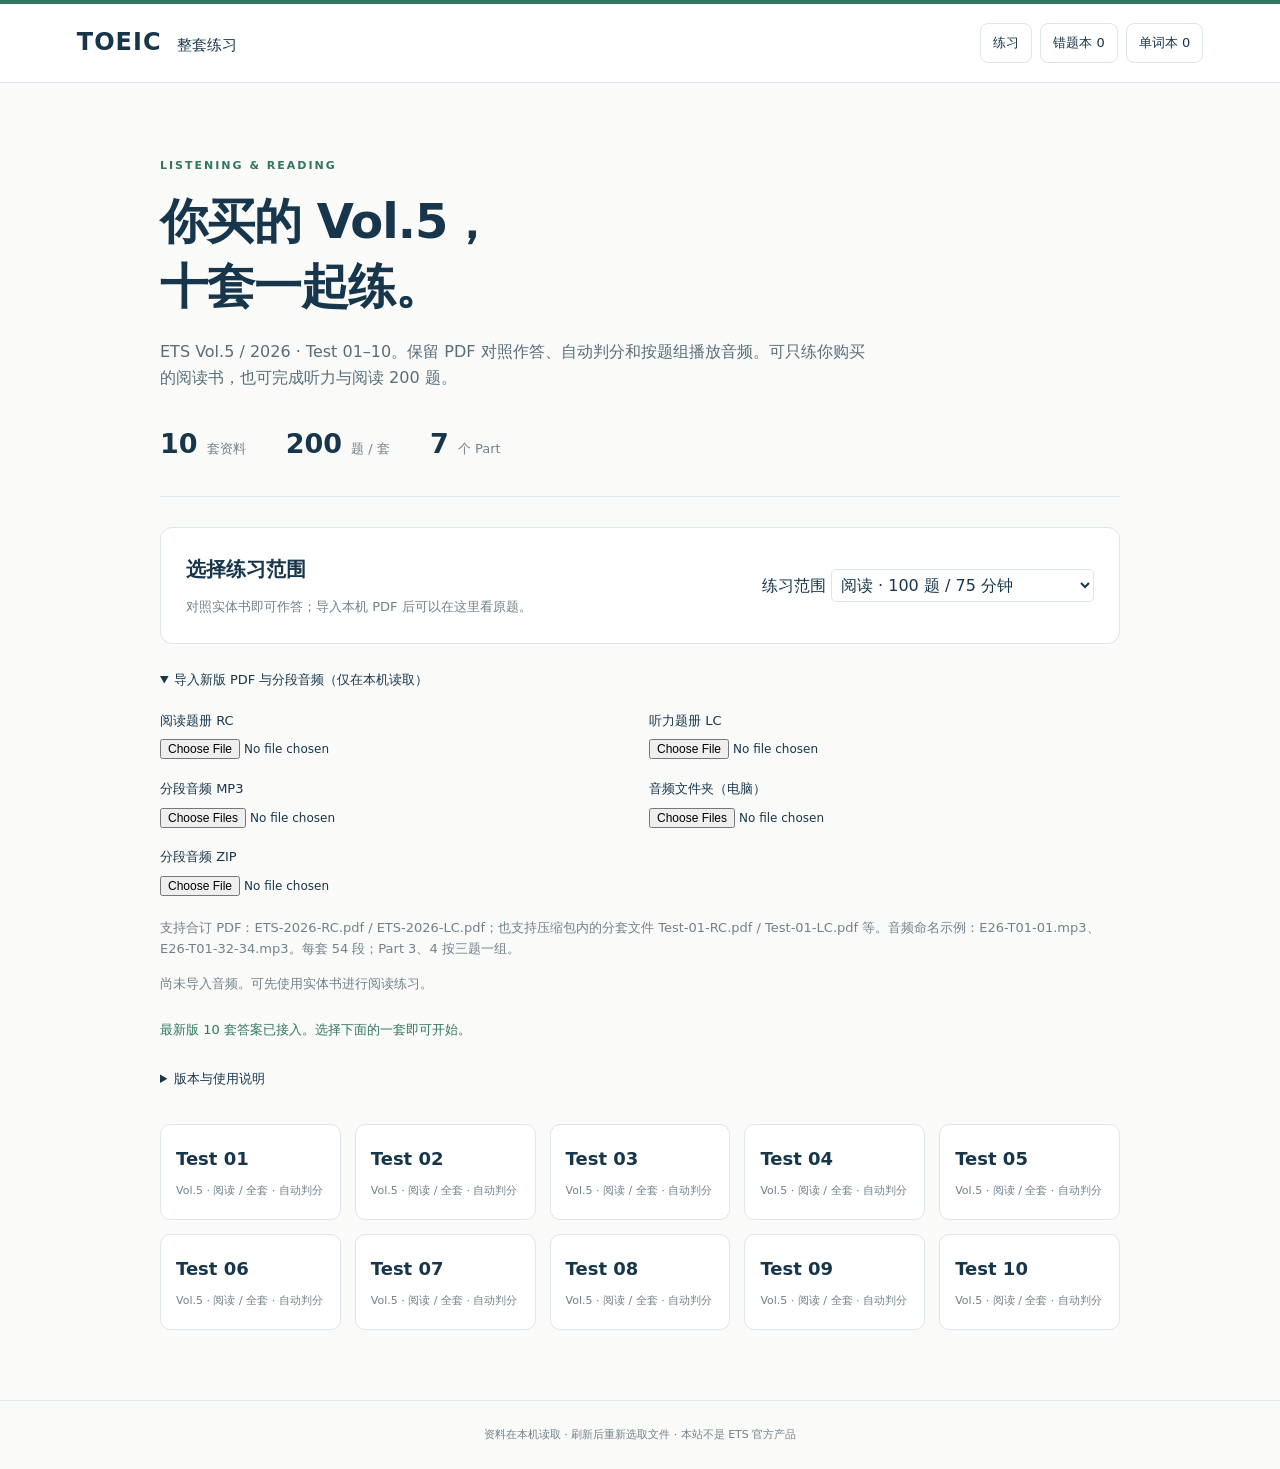
==== index.html @ 8743866d "Import original TOEIC Vol.5 practice site Co-Authored-By: Claude Opus 5.5 <noreply@anthropic.com>" ====
<!doctype html><html lang="zh-CN"><head><meta charset="utf-8"><meta name="viewport" content="width=device-width,initial-scale=1"><meta name="robots" content="noindex,nofollow"><title>托业 Vol.5 / 2026 · 十套练习</title><link rel="stylesheet" href="style.css"><link rel="stylesheet" href="notebooks.css"></head><body>
<header><a class="brand" href="#">TOEIC<span>整套练习</span></a><nav class="study-nav" aria-label="学习功能"><button id="nav-practice">练习</button><button id="nav-wrong">错题本 0</button><button id="nav-words">单词本 0</button></nav></header>
<main><p id="notebook-storage-status" class="notice warning notebook-banner" role="status"></p><section id="welcome"><div class="eyebrow">LISTENING & READING</div><h1>你买的 Vol.5，<br>十套一起练。</h1><p class="lead">ETS Vol.5 / 2026 · Test 01–10。保留 PDF 对照作答、自动判分和按题组播放音频。可只练你购买的阅读书，也可完成听力与阅读 200 题。</p><div class="facts"><span><strong>10</strong> 套资料</span><span><strong>200</strong> 题 / 套</span><span><strong>7</strong> 个 Part</span></div>
<div class="load-card"><div><h2>选择练习范围</h2><p>对照实体书即可作答；导入本机 PDF 后可以在这里看原题。</p></div><label>练习范围 <select id="practice-mode"><option value="RC">阅读 · 100 题 / 75 分钟</option><option value="FULL">听力＋阅读 · 200 题 / 120 分钟</option></select></label></div>
<details class="source-note import-note" open><summary>导入新版 PDF 与分段音频（仅在本机读取）</summary><div class="import-grid"><label>阅读题册 RC<input id="book-rc" type="file" accept=".pdf" aria-label="导入新版阅读 PDF"></label><label>听力题册 LC<input id="book-lc" type="file" accept=".pdf" aria-label="导入新版听力 PDF"></label><label>分段音频 MP3<input id="audio-import" type="file" accept=".mp3" multiple aria-label="导入分段 MP3"></label><label>音频文件夹（电脑）<input id="audio-folder" type="file" webkitdirectory multiple aria-label="导入音频文件夹"></label><label>分段音频 ZIP<input id="audio-zip" type="file" accept=".zip" aria-label="导入分段音频 ZIP"></label></div><p>支持合订 PDF：ETS-2026-RC.pdf / ETS-2026-LC.pdf；也支持压缩包内的分套文件 Test-01-RC.pdf / Test-01-LC.pdf 等。音频命名示例：E26-T01-01.mp3、E26-T01-32-34.mp3。每套 54 段；Part 3、4 按三题一组。</p><p id="audio-import-status" role="status">尚未导入音频。可先使用实体书进行阅读练习。</p></details>
<p id="load-status" role="status" class="notice">最新版 10 套答案已接入。选择下面的一套即可开始。</p>
<details class="source-note"><summary>版本与使用说明</summary><p>对应你照片中的 ETS 토익 정기시험 기출문제집 5 1000 RC，以及配套 LC。出版社出版日期：2025 年 12 月 15 日，市场称 2026 版。每套 LC 100 题＋RC 100 题。</p><p>答案从 2026 配套答案页整理；答案页二维码已核对到 YBM 官方“기출 5 LC / RC”课程。扫描件不含版权页，未逐页与出版社原稿比对。判分结果供学习核对。</p><p><a href="https://www.ybmbooks.com/book/book_view.asp?seq=2999" target="_blank" rel="noopener">YBM 阅读书与学习资料 ↗</a> · <a href="https://www.ybmbooks.com/book/book_view.asp?seq=2998" target="_blank" rel="noopener">YBM 听力书与配套音频 ↗</a></p><p>网站不存储或上传题册、音频；刷新后需重新选取文件。旧版 2023 文件不会自动匹配新版答案。</p></details><div id="test-list" class="test-list"></div></section>
<section id="practice" hidden><div class="session-head"><button id="back">← 套题目录</button><div><div class="eyebrow">ETS VOL.5 / 2026 · LISTENING & READING</div><h1 id="test-title">Test 01</h1></div><span id="clock" class="clock">120:00</span></div><div class="session-tools"><button id="start" class="primary">开始计时</button><button id="pause">暂停计时</button><button id="submit">交卷自动判分</button><label class="remember-label"><input id="remember-blanks" type="checkbox">把未答题也记入错题本</label><span id="answered">已答 0 / 200</span></div><p id="session-status" role="status" class="notice">对照题册作答。原答案在交卷后显示。</p>
<div class="workspace"><section class="paper"><div class="paper-head"><h2>原题册</h2><label>题册 <select id="pdf-section"><option value="RC">阅读 RC</option><option value="LC">听力 LC</option></select></label><a id="open-paper" target="_blank" rel="noopener">单独打开题册 ↗</a></div><p id="pdf-page-note" class="notice"></p><iframe id="paper-frame" title="当前套题题册"></iframe><p class="small">若手机不能显示内嵌 PDF，请点“单独打开题册”，再返回答题。</p><div class="audio-bar"><audio id="listening" hidden></audio><label>语速 <select id="rate"><option value="0.8">0.8×</option><option value="1" selected>1.0×</option><option value="1.15">1.15×</option></select></label></div><section class="segmented-audio"><h3>分段听力</h3><div class="segment-controls"><button id="play-question" class="primary" disabled>▶ 播放本题</button><button id="previous-segment" disabled>上一段</button><button id="next-segment" disabled>下一段</button><label><input id="segment-loop" type="checkbox">循环本段</label></div><audio id="segment-audio" controls preload="metadata" hidden aria-label="本题分段播放器"></audio><p id="segment-status" class="notice" role="status"></p><details><summary>按题号选择片段（Part 3、4按三题一组）</summary><div id="segment-list"></div></details></section></section>
<section class="answer-panel"><div id="parts" class="parts"></div><div class="question-head"><h2 id="question-label">第 1 题</h2><div class="note-actions"><button id="add-current-word">＋ 记单词</button><button id="mark" aria-pressed="false">标记难题</button></div></div><p class="small">题目与选项以左侧原题册及听力为准。</p><div id="choices" class="choices" role="group" aria-label="作答选项"></div><div class="question-nav"><button id="previous">← 上一题</button><button id="clear-answer">清除选择</button><button id="next">下一题 →</button></div><p id="question-feedback" class="notice"></p><div class="map-head"><h3>答题卡</h3><label><input id="marked-only" type="checkbox">只看标记</label></div><div class="map-legend"><span>空白：未答</span><span>绿点：已答</span><span>角标：标记</span></div><div id="question-map" class="question-map"></div></section></div>
<section id="review" class="review" hidden><div class="review-head"><div><div class="eyebrow">REVIEW</div><h2>成绩与错题</h2><p id="review-summary"></p><p id="saved-wrong-status" role="status" class="notice"></p><div id="part-scores" class="part-scores"></div><p id="section-scores"></p></div><button id="retry" class="primary">重做错题</button></div><p>交卷自动判分；错误与未答题会自动标记。显示原始正确题数及正确率，不换算官方托业分数。</p><div class="review-tools"><button id="show-key" hidden>查看原答案</button><button id="hide-key" hidden>隐藏答案</button></div><img id="key-image" alt="本套原答案图片" hidden><details id="manual-grade"><summary>未匹配答案？导入文本核对</summary><p class="small">粘贴 200 个 A/B/C/D（按题号顺序），或“1 B、2 D…”这样的编号答案。</p><textarea id="key-text" rows="5" aria-label="答案文本" placeholder="1 B&#10;2 D&#10;…"></textarea><button id="grade">按文本答案核对</button><p id="grade-status" role="status"></p></details></section>
</section><section id="study-library" hidden>
<div id="library-eyebrow" class="eyebrow">MY NOTEBOOKS</div><h1 id="library-title" class="notebook-title">把错过的，学会。</h1>
<p class="notebook-intro">交卷留下错题，读题积累单词。复习时回到原题，再听一遍、再做一次。</p>
<div class="notebook-tools"><button id="export-notebooks">导出学习备份</button><label class="file-button">导入学习备份<input id="import-notebooks" type="file" accept=".json,application/json" aria-label="导入学习备份"></label></div>
<p class="backup-help">错题和单词会保存在当前浏览器，刷新后仍在。换电脑前导出 JSON，在另一台电脑导入；重复导入会合并记录。尚未启用自动云同步。</p>
<p id="notebook-status" class="notice" role="status"></p>
<section id="wrong-library"><div class="notebook-filters"><label>套题 <select id="wrong-test-filter"><option value="0">全部套题</option><option value="1">Test 01</option><option value="2">Test 02</option><option value="3">Test 03</option><option value="4">Test 04</option><option value="5">Test 05</option><option value="6">Test 06</option><option value="7">Test 07</option><option value="8">Test 08</option><option value="9">Test 09</option><option value="10">Test 10</option></select></label><label>状态 <select id="wrong-status-filter"><option value="active">待复习</option><option value="mastered">已掌握</option><option value="all">全部</option></select></label><input id="wrong-search" type="search" placeholder="搜索题号、套题或笔记" aria-label="搜索错题"></div><p id="wrong-summary" class="notice"></p><div id="wrong-list"></div></section>
<section id="word-library" hidden><form id="word-form" class="word-form"><h2>记一个单词或短语</h2><div class="word-fields"><label>单词 / 短语<input id="word-term" required maxlength="120" autocomplete="off" placeholder="例如：reschedule"></label><label>中文释义<input id="word-meaning" maxlength="2000" placeholder="你在题目中遇到的意思"></label><label class="wide">例句<textarea id="word-example" rows="2" maxlength="3000" placeholder="记下原句或自己的例句"></textarea></label><label class="wide">笔记<textarea id="word-note" rows="2" maxlength="3000" placeholder="词根、搭配或容易混淆的词"></textarea></label><label>来源套题<select id="word-test"><option value="0">自选单词</option><option value="1">Test 01</option><option value="2">Test 02</option><option value="3">Test 03</option><option value="4">Test 04</option><option value="5">Test 05</option><option value="6">Test 06</option><option value="7">Test 07</option><option value="8">Test 08</option><option value="9">Test 09</option><option value="10">Test 10</option></select></label><label>来源题号（可选）<input id="word-question" type="number" min="1" max="200" placeholder="1–200"></label></div><div class="note-actions"><button id="word-save" type="submit" class="primary">加入单词本</button><button id="word-cancel" type="button" hidden>取消编辑</button></div></form>
<div class="notebook-filters"><input id="word-search" type="search" placeholder="搜索单词、释义或笔记" aria-label="搜索单词"><label>状态 <select id="word-status-filter"><option value="all">全部</option><option value="active">学习中</option><option value="mastered">已掌握</option></select></label><label><input id="word-hide-meanings" type="checkbox">遮住释义，自测</label></div><p id="word-summary" class="notice"></p><div id="word-list"></div></section></section></main><footer>资料在本机读取 · 刷新后重新选取文件 · 本站不是 ETS 官方产品</footer><script src="keys-ets2026.js"></script><script src="app-2026.js"></script><script src="notebooks.js"></script><script src="split-book-fingerprints.js"></script><script src="split-books.js"></script></body></html>
---- style.css ----
:root{--ink:#18364b;--green:#31765f;--muted:#71818b;--line:#dde6e9;--paper:#fafbf9;--orange:#a56d32}*{box-sizing:border-box}[hidden]{display:none!important}body{margin:0;background:var(--paper);font-family:system-ui,"Microsoft YaHei",sans-serif;color:var(--ink);line-height:1.65}button,input,select,textarea{font:inherit}button,a,input,select{touch-action:manipulation}a{color:var(--green);text-underline-offset:4px}button{border:1px solid var(--line);border-radius:8px;padding:9px 14px;background:white;color:var(--ink);cursor:pointer}button:hover{border-color:var(--green)}button:disabled{opacity:.4;cursor:default}button:focus-visible,a:focus-visible,input:focus-visible,select:focus-visible{outline:3px solid #8ab8a5;outline-offset:3px}.primary{background:var(--ink);color:white;border:1px solid var(--ink)}header{height:83px;border-top:4px solid var(--green);border-bottom:1px solid var(--line);background:white;display:flex;align-items:center;justify-content:space-between;padding:0 6vw}.brand{font-weight:750;font-size:24px;color:var(--ink);text-decoration:none;letter-spacing:1px}.brand span{font-weight:450;font-size:15px;margin-left:15px;letter-spacing:0}.quiet{color:var(--muted);font-size:13px}main{max-width:1380px;margin:0 auto;padding:50px 5vw 70px}#welcome{max-width:960px;margin:0 auto}.eyebrow{font-size:11px;letter-spacing:2px;color:var(--green);font-weight:700}h1{font-size:clamp(30px,4vw,48px);line-height:1.35;margin:14px 0 20px;font-weight:650;letter-spacing:-1px}h2{font-size:20px;margin:0 0 10px;font-weight:600}h3{font-size:15px;font-weight:600}.lead{font-size:16px;color:#586d78;max-width:720px;margin:0}.facts{display:flex;gap:40px;border-bottom:1px solid var(--line);padding:30px 0;margin-bottom:30px}.facts span{font-size:13px;color:var(--muted)}.facts strong{font-size:27px;font-weight:550;color:var(--ink);margin-right:5px}.load-card{display:flex;gap:25px;align-items:center;justify-content:space-between;border:1px solid var(--line);padding:25px;background:white;border-radius:12px}.load-card p{margin:0;color:var(--muted);font-size:13px}.load-card b{font-weight:500;color:var(--ink)}.file-button{white-space:nowrap;padding:12px 18px;border-radius:8px;cursor:pointer}.file-button input{position:absolute;width:1px;height:1px;overflow:hidden;clip-path:inset(50%)}.file-button:focus-within{outline:3px solid #8ab8a5;outline-offset:3px}.notice{color:var(--green);font-size:13px;min-height:24px}.source-note{font-size:13px;color:var(--muted);margin:25px 0}.source-note summary{cursor:pointer;color:var(--ink)}.test-list{display:grid;grid-template-columns:repeat(5,1fr);gap:14px;margin-top:35px}.test-card{text-align:left;background:white;border:1px solid var(--line);border-radius:10px;padding:19px 15px}.test-card strong{display:block;font-size:18px;font-weight:550}.test-card span{display:block;font-size:11px;color:var(--muted);margin-top:8px}.session-head{display:flex;align-items:center;gap:25px}.session-head h1{font-size:29px;margin:4px 0}.clock{font-variant-numeric:tabular-nums;font-size:27px;margin-left:auto}.session-tools{display:flex;align-items:center;gap:10px;flex-wrap:wrap;margin:22px 0 10px}.session-tools span{font-size:13px;color:var(--muted);margin-left:auto}.workspace{display:grid;grid-template-columns:minmax(0,1.5fr) minmax(320px,1fr);gap:25px;margin-top:25px}.paper,.answer-panel{min-width:0;background:white;border:1px solid var(--line);border-radius:10px;padding:18px}.paper-head{display:flex;justify-content:space-between;align-items:center;margin-bottom:12px}.paper-head h2{font-size:16px;margin:0}.paper-head a{font-size:12px}iframe{width:100%;height:660px;border:1px solid var(--line);background:#eee}.small{font-size:12px;color:var(--muted)}.audio-bar{display:flex;gap:8px;align-items:center;flex-wrap:wrap;border-top:1px solid var(--line);padding-top:15px;font-size:12px}.audio-bar audio{width:100%;height:40px}.audio-bar label{display:flex;gap:8px;align-items:center}select{padding:5px;border:1px solid var(--line);border-radius:5px;background:white;color:var(--ink)}.parts{display:flex;gap:5px;flex-wrap:wrap;padding-bottom:20px;border-bottom:1px solid var(--line)}.parts button{font-size:11px;padding:7px 9px}.parts button.selected{background:var(--green);color:white;border-color:var(--green)}.question-head{display:flex;align-items:center;justify-content:space-between;gap:10px;margin:20px 0 8px}.question-head h2{margin:0;font-size:21px}.question-head button{font-size:12px}.question-head button[aria-pressed=true]{color:var(--orange);border-color:var(--orange)}.choices{display:grid;grid-template-columns:repeat(4,1fr);gap:10px;margin:23px 0}.choices button{padding:17px;font-size:18px}.choices button[aria-pressed=true]{background:var(--green);color:white;border-color:var(--green)}.question-nav{display:flex;gap:8px;justify-content:space-between}.question-nav button{font-size:11px;padding:8px}.map-head{display:flex;align-items:center;justify-content:space-between;margin-top:22px}.map-head h3{margin:0}.map-head label{font-size:12px}.map-legend{display:flex;gap:12px;color:var(--muted);font-size:10px;margin:10px 0}.question-map{display:grid;grid-template-columns:repeat(10,1fr);gap:5px;max-height:390px;overflow-y:auto;padding:3px}.question-map button{font-size:10px;min-width:0;padding:6px 0;position:relative;font-variant-numeric:tabular-nums}.question-map button.current{border:2px solid var(--ink);padding:5px 0}.question-map button.answered{color:var(--green);background:#eef6f0}.question-map button.marked:after{content:"";width:5px;height:5px;background:var(--orange);border-radius:50%;position:absolute;right:2px;top:2px}.question-map button.wrong{border-color:#b15a51;color:#a3453c;background:#fff3f1}.question-map button.correct{border-color:var(--green)}.review{border-top:1px solid var(--line);margin-top:35px;padding-top:28px}.review-head{display:flex;gap:20px;align-items:center;justify-content:space-between}.review p{color:var(--muted);font-size:13px}.review-tools{display:flex;gap:10px;margin:18px 0}.review img{display:block;max-width:100%;width:900px;border:1px solid var(--line)}.review details{margin-top:25px;font-size:13px}.review textarea{display:block;width:100%;max-width:700px;padding:10px;margin:10px 0;border:1px solid var(--line);border-radius:7px}.warning{color:#a3453c!important}footer{text-align:center;border-top:1px solid var(--line);padding:25px;font-size:11px;color:var(--muted)}@media(max-width:900px){.workspace{grid-template-columns:1fr}.question-map{max-height:260px}.test-list{grid-template-columns:repeat(3,1fr)}iframe{height:520px}}@media(max-width:540px){header{padding:0 20px;height:70px}.brand{font-size:20px}.brand span{font-size:12px;margin-left:8px}.quiet{display:none}main{padding:30px 18px 45px}.facts{gap:23px}.facts strong{font-size:23px}.load-card{display:block;padding:20px}.file-button{display:inline-block;margin-top:18px}.test-list{grid-template-columns:repeat(2,1fr);gap:10px}.session-head{gap:12px;flex-wrap:wrap}.session-head>button{width:100%;text-align:left;border:0;background:none;padding:0}.session-head .eyebrow{font-size:9px}.session-head h1{font-size:25px}.clock{font-size:22px}.session-tools button{font-size:12px;padding:8px 10px}.session-tools span{width:100%;margin:0}.paper,.answer-panel{padding:14px}.review-head{display:block}.review-head button{margin-top:10px}iframe{height:460px}}

.choices button.correct{border-color:var(--green);background:#e9f5ee;color:var(--green)}.choices button.wrong{border-color:#a3453c;background:#fff0ee;color:#a3453c}.choices button:disabled{opacity:1}.part-scores{display:flex;gap:8px;flex-wrap:wrap;margin:14px 0}.part-scores div{background:#eef4f2;border-radius:6px;padding:8px 12px;font-size:12px}.answer-panel{align-self:start}@media(min-width:941px){.answer-panel{position:sticky;top:15px}}

.segmented-audio{border-top:1px solid var(--line);margin-top:20px;padding-top:18px}.segment-controls{display:flex;align-items:center;gap:7px;flex-wrap:wrap}.segment-controls button{font-size:12px;padding:8px 11px}.segment-controls label{font-size:12px}.segment-group{margin-top:16px}.segment-group h3{margin:8px 0}.segment-buttons{display:flex;flex-wrap:wrap;gap:6px}.segment-buttons button{font-size:12px;padding:7px 11px}.segment-buttons button.selected{background:var(--green);color:white;border-color:var(--green)}.segmented-audio details{color:var(--ink)}

#segment-audio{width:100%;height:42px;margin-top:12px}

.import-grid{display:grid;grid-template-columns:1fr 1fr;gap:18px;margin:20px 0}.import-grid label{display:block;color:var(--ink)}.import-grid input{display:block;max-width:100%;font-size:12px;margin-top:8px}.paper-head{flex-wrap:wrap;gap:12px}#segment-list{display:flex;flex-wrap:wrap;gap:6px;margin-top:15px}#segment-list button{font-size:12px;padding:7px 10px}@media(max-width:540px){.import-grid{grid-template-columns:1fr}.load-card select{max-width:100%;margin-top:12px}}
---- notebooks.css ----
.study-nav{display:flex;gap:8px;flex-wrap:wrap}.study-nav button{font-size:13px;padding:8px 12px}.notebook-banner{margin:0}.notebook-title{margin-bottom:12px}.notebook-intro{font-size:14px;color:var(--muted);max-width:780px}.notebook-tools{display:flex;align-items:center;gap:10px;flex-wrap:wrap;border-bottom:1px solid var(--line);padding:18px 0 24px;margin-bottom:28px}.notebook-tools button,.notebook-tools label{font-size:13px}.notebook-tools .file-button{background:#fff;border:1px solid var(--line);padding:8px 12px;color:var(--ink)}.notebook-filters{display:flex;gap:12px;align-items:center;flex-wrap:wrap;margin:20px 0}.notebook-filters label{font-size:13px}.notebook-filters input[type=search]{min-width:200px;flex:1}.notebook-filters input,.word-form input,.word-form textarea,.note-card textarea{font:inherit;border:1px solid var(--line);border-radius:7px;padding:10px 12px;color:var(--ink);background:#fff;max-width:100%;min-width:0}.word-form{border:1px solid var(--line);background:white;border-radius:12px;padding:24px;margin:22px 0}.word-form h2{color:#31765f}.word-fields{display:grid;grid-template-columns:1fr 1fr;gap:16px}.word-fields label{display:flex;flex-direction:column;gap:6px;font-size:13px}.word-fields .wide{grid-column:1/-1}.word-fields textarea{resize:vertical}.word-fields select{height:43px}.note-actions{display:flex;gap:8px;flex-wrap:wrap;margin-top:14px}.note-actions button{font-size:12px;padding:7px 11px}.notebook-group-head{display:flex;align-items:center;justify-content:space-between;gap:12px;margin:30px 0 12px}.notebook-group-head h2{margin:0}.notebook-group-head button{font-size:12px}.note-card{padding:20px;background:#fff;border:1px solid var(--line);border-radius:10px;margin:12px 0}.note-card-head{display:flex;align-items:center;gap:12px;justify-content:space-between}.note-card-head h3{font-size:18px;margin:0;overflow-wrap:anywhere}.note-badge{color:var(--green);font-size:11px;white-space:nowrap}.note-meta{font-size:12px;color:var(--muted);white-space:pre-wrap;overflow-wrap:anywhere}.note-card textarea{width:100%;font-size:13px;resize:vertical}.word-meaning{white-space:pre-wrap;color:var(--ink)}.word-example{border-left:2px solid #cbded5;padding-left:12px;white-space:pre-wrap;overflow-wrap:anywhere}.empty-note{font-size:14px;color:var(--muted);padding:30px 0}.remember-label{font-size:12px;display:flex;align-items:center;gap:5px}#study-library{max-width:960px;margin:0 auto}#wrong-library h2{color:#a56d32}#word-list{display:grid;grid-template-columns:1fr 1fr;gap:14px}#word-list .note-card{margin:0}#word-list .empty-note{grid-column:1/-1}.backup-help{font-size:12px;color:var(--muted);margin:0 0 20px}@media(max-width:720px){header{height:auto;min-height:83px;gap:14px;flex-wrap:wrap;padding-top:15px;padding-bottom:15px}.study-nav{width:100%}.study-nav button{flex:1}.word-fields{grid-template-columns:1fr}.word-fields .wide{grid-column:auto}#word-list{grid-template-columns:1fr}.word-form{padding:18px}.notebook-filters input[type=search]{width:100%;min-width:0}.notebook-filters{align-items:flex-start}.note-card{padding:16px}.notebook-tools .file-button{margin-top:0}}
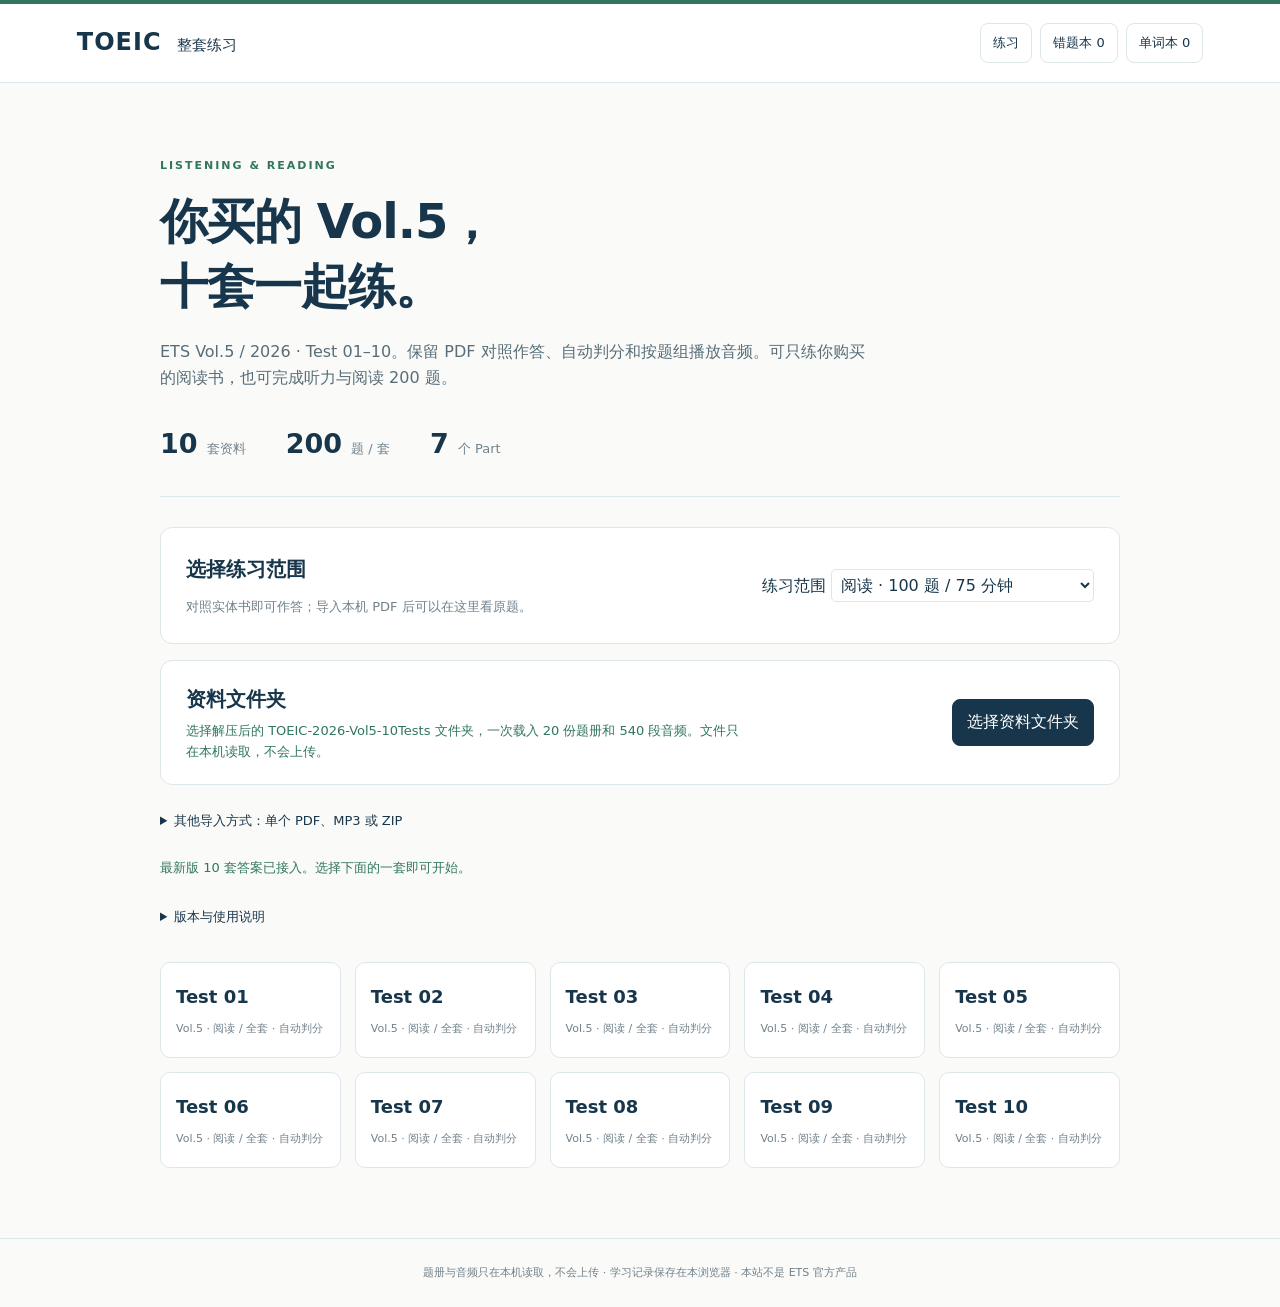
==== commit 3d1f72b8: "Load whole materials folder, autosave progress, score history, shortcuts - 选择资料文件夹一次载入20份题册和540段音频；C" ====
--- a/index.html
+++ b/index.html
@@ -1,20 +1,22 @@
 <!doctype html><html lang="zh-CN"><head><meta charset="utf-8"><meta name="viewport" content="width=device-width,initial-scale=1"><meta name="robots" content="noindex,nofollow"><title>托业 Vol.5 / 2026 · 十套练习</title><link rel="stylesheet" href="style.css"><link rel="stylesheet" href="notebooks.css"></head><body>
 <header><a class="brand" href="#">TOEIC<span>整套练习</span></a><nav class="study-nav" aria-label="学习功能"><button id="nav-practice">练习</button><button id="nav-wrong">错题本 0</button><button id="nav-words">单词本 0</button></nav></header>
 <main><p id="notebook-storage-status" class="notice warning notebook-banner" role="status"></p><section id="welcome"><div class="eyebrow">LISTENING & READING</div><h1>你买的 Vol.5，<br>十套一起练。</h1><p class="lead">ETS Vol.5 / 2026 · Test 01–10。保留 PDF 对照作答、自动判分和按题组播放音频。可只练你购买的阅读书，也可完成听力与阅读 200 题。</p><div class="facts"><span><strong>10</strong> 套资料</span><span><strong>200</strong> 题 / 套</span><span><strong>7</strong> 个 Part</span></div>
+<div id="resume-card" class="resume-card" hidden><div><strong>有一套还没交卷</strong><span id="resume-text"></span></div><div class="resume-actions"><button id="resume-go" class="primary">继续作答</button><button id="resume-drop">放弃进度</button></div></div>
 <div class="load-card"><div><h2>选择练习范围</h2><p>对照实体书即可作答；导入本机 PDF 后可以在这里看原题。</p></div><label>练习范围 <select id="practice-mode"><option value="RC">阅读 · 100 题 / 75 分钟</option><option value="FULL">听力＋阅读 · 200 题 / 120 分钟</option></select></label></div>
-<details class="source-note import-note" open><summary>导入新版 PDF 与分段音频（仅在本机读取）</summary><div class="import-grid"><label>阅读题册 RC<input id="book-rc" type="file" accept=".pdf" aria-label="导入新版阅读 PDF"></label><label>听力题册 LC<input id="book-lc" type="file" accept=".pdf" aria-label="导入新版听力 PDF"></label><label>分段音频 MP3<input id="audio-import" type="file" accept=".mp3" multiple aria-label="导入分段 MP3"></label><label>音频文件夹（电脑）<input id="audio-folder" type="file" webkitdirectory multiple aria-label="导入音频文件夹"></label><label>分段音频 ZIP<input id="audio-zip" type="file" accept=".zip" aria-label="导入分段音频 ZIP"></label></div><p>支持合订 PDF：ETS-2026-RC.pdf / ETS-2026-LC.pdf；也支持压缩包内的分套文件 Test-01-RC.pdf / Test-01-LC.pdf 等。音频命名示例：E26-T01-01.mp3、E26-T01-32-34.mp3。每套 54 段；Part 3、4 按三题一组。</p><p id="audio-import-status" role="status">尚未导入音频。可先使用实体书进行阅读练习。</p></details>
+<section class="materials-card" aria-labelledby="materials-title"><div><h2 id="materials-title">资料文件夹</h2><p id="materials-status" role="status">选择解压后的 TOEIC-2026-Vol5-10Tests 文件夹，一次载入 20 份题册和 540 段音频。文件只在本机读取，不会上传。</p></div><div class="materials-actions"><button id="connect-folder" class="primary">选择资料文件夹</button><label id="folder-fallback" class="file-button primary" hidden>选择资料文件夹<input id="materials-input" type="file" webkitdirectory multiple aria-label="选择资料文件夹"></label><button id="reconnect-folder" class="primary" hidden>重新连接</button><button id="forget-folder" hidden>忘记文件夹</button></div></section>
+<details class="source-note import-note"><summary>其他导入方式：单个 PDF、MP3 或 ZIP</summary><div class="import-grid"><label>阅读题册 RC<input id="book-rc" type="file" accept=".pdf" aria-label="导入新版阅读 PDF"></label><label>听力题册 LC<input id="book-lc" type="file" accept=".pdf" aria-label="导入新版听力 PDF"></label><label>分段音频 MP3<input id="audio-import" type="file" accept=".mp3" multiple aria-label="导入分段 MP3"></label><label>音频文件夹（电脑）<input id="audio-folder" type="file" webkitdirectory multiple aria-label="导入音频文件夹"></label><label>分段音频 ZIP<input id="audio-zip" type="file" accept=".zip" aria-label="导入分段音频 ZIP"></label></div><p>支持合订 PDF：ETS-2026-RC.pdf / ETS-2026-LC.pdf；也支持压缩包内的分套文件 Test-01-RC.pdf / Test-01-LC.pdf 等。音频命名示例：E26-T01-01.mp3、E26-T01-32-34.mp3。每套 54 段；Part 3、4 按三题一组。</p><p id="audio-import-status" role="status">尚未导入音频。可先使用实体书进行阅读练习。</p></details>
 <p id="load-status" role="status" class="notice">最新版 10 套答案已接入。选择下面的一套即可开始。</p>
-<details class="source-note"><summary>版本与使用说明</summary><p>对应你照片中的 ETS 토익 정기시험 기출문제집 5 1000 RC，以及配套 LC。出版社出版日期：2025 年 12 月 15 日，市场称 2026 版。每套 LC 100 题＋RC 100 题。</p><p>答案从 2026 配套答案页整理；答案页二维码已核对到 YBM 官方“기출 5 LC / RC”课程。扫描件不含版权页，未逐页与出版社原稿比对。判分结果供学习核对。</p><p><a href="https://www.ybmbooks.com/book/book_view.asp?seq=2999" target="_blank" rel="noopener">YBM 阅读书与学习资料 ↗</a> · <a href="https://www.ybmbooks.com/book/book_view.asp?seq=2998" target="_blank" rel="noopener">YBM 听力书与配套音频 ↗</a></p><p>网站不存储或上传题册、音频；刷新后需重新选取文件。旧版 2023 文件不会自动匹配新版答案。</p></details><div id="test-list" class="test-list"></div></section>
+<details class="source-note"><summary>版本与使用说明</summary><p>对应你照片中的 ETS 토익 정기시험 기출문제집 5 1000 RC，以及配套 LC。出版社出版日期：2025 年 12 月 15 日，市场称 2026 版。每套 LC 100 题＋RC 100 题。</p><p>答案从 2026 配套答案页整理；答案页二维码已核对到 YBM 官方“기출 5 LC / RC”课程。扫描件不含版权页，未逐页与出版社原稿比对。判分结果供学习核对。</p><p><a href="https://www.ybmbooks.com/book/book_view.asp?seq=2999" target="_blank" rel="noopener">YBM 阅读书与学习资料 ↗</a> · <a href="https://www.ybmbooks.com/book/book_view.asp?seq=2998" target="_blank" rel="noopener">YBM 听力书与配套音频 ↗</a></p><p>网站不存储或上传题册、音频；刷新后需重新选取文件。旧版 2023 文件不会自动匹配新版答案。</p></details><div id="test-list" class="test-list"></div><section id="history" class="history" hidden><h2>成绩记录</h2><p class="small">只记录完整的一套（阅读 100 题或全套 200 题）。原始正确题数，不换算官方分数。</p><div id="history-list" class="history-list"></div></section></section>
 <section id="practice" hidden><div class="session-head"><button id="back">← 套题目录</button><div><div class="eyebrow">ETS VOL.5 / 2026 · LISTENING & READING</div><h1 id="test-title">Test 01</h1></div><span id="clock" class="clock">120:00</span></div><div class="session-tools"><button id="start" class="primary">开始计时</button><button id="pause">暂停计时</button><button id="submit">交卷自动判分</button><label class="remember-label"><input id="remember-blanks" type="checkbox">把未答题也记入错题本</label><span id="answered">已答 0 / 200</span></div><p id="session-status" role="status" class="notice">对照题册作答。原答案在交卷后显示。</p>
-<div class="workspace"><section class="paper"><div class="paper-head"><h2>原题册</h2><label>题册 <select id="pdf-section"><option value="RC">阅读 RC</option><option value="LC">听力 LC</option></select></label><a id="open-paper" target="_blank" rel="noopener">单独打开题册 ↗</a></div><p id="pdf-page-note" class="notice"></p><iframe id="paper-frame" title="当前套题题册"></iframe><p class="small">若手机不能显示内嵌 PDF，请点“单独打开题册”，再返回答题。</p><div class="audio-bar"><audio id="listening" hidden></audio><label>语速 <select id="rate"><option value="0.8">0.8×</option><option value="1" selected>1.0×</option><option value="1.15">1.15×</option></select></label></div><section class="segmented-audio"><h3>分段听力</h3><div class="segment-controls"><button id="play-question" class="primary" disabled>▶ 播放本题</button><button id="previous-segment" disabled>上一段</button><button id="next-segment" disabled>下一段</button><label><input id="segment-loop" type="checkbox">循环本段</label></div><audio id="segment-audio" controls preload="metadata" hidden aria-label="本题分段播放器"></audio><p id="segment-status" class="notice" role="status"></p><details><summary>按题号选择片段（Part 3、4按三题一组）</summary><div id="segment-list"></div></details></section></section>
-<section class="answer-panel"><div id="parts" class="parts"></div><div class="question-head"><h2 id="question-label">第 1 题</h2><div class="note-actions"><button id="add-current-word">＋ 记单词</button><button id="mark" aria-pressed="false">标记难题</button></div></div><p class="small">题目与选项以左侧原题册及听力为准。</p><div id="choices" class="choices" role="group" aria-label="作答选项"></div><div class="question-nav"><button id="previous">← 上一题</button><button id="clear-answer">清除选择</button><button id="next">下一题 →</button></div><p id="question-feedback" class="notice"></p><div class="map-head"><h3>答题卡</h3><label><input id="marked-only" type="checkbox">只看标记</label></div><div class="map-legend"><span>空白：未答</span><span>绿点：已答</span><span>角标：标记</span></div><div id="question-map" class="question-map"></div></section></div>
+<div class="workspace"><section class="paper"><div class="paper-head"><h2>原题册</h2><label>题册 <select id="pdf-section"><option value="RC">阅读 RC</option><option value="LC">听力 LC</option></select></label><a id="open-paper" target="_blank" rel="noopener">单独打开题册 ↗</a></div><p id="pdf-page-note" class="notice"></p><iframe id="paper-frame" title="当前套题题册"></iframe><p class="small">若手机不能显示内嵌 PDF，请点“单独打开题册”，再返回答题。</p><div class="audio-bar"><audio id="listening" hidden></audio><label>语速 <select id="rate"><option value="0.8">0.8×</option><option value="1" selected>1.0×</option><option value="1.15">1.15×</option></select></label></div><section class="segmented-audio"><h3>分段听力</h3><div class="segment-controls"><button id="play-question" class="primary" disabled>▶ 播放本题</button><button id="previous-segment" disabled>上一段</button><button id="next-segment" disabled>下一段</button><label><input id="segment-loop" type="checkbox">循环本段</label><label><input id="segment-continuous" type="checkbox">播完自动下一段（模考）</label></div><audio id="segment-audio" controls preload="metadata" hidden aria-label="本题分段播放器"></audio><p id="segment-status" class="notice" role="status"></p><details><summary>按题号选择片段（Part 3、4按三题一组）</summary><div id="segment-list"></div></details></section></section>
+<section class="answer-panel"><div id="parts" class="parts"></div><div class="question-head"><h2 id="question-label">第 1 题</h2><div class="note-actions"><button id="add-current-word">＋ 记单词</button><button id="mark" aria-pressed="false">标记难题</button></div></div><p class="small">题目与选项以左侧原题册及听力为准。</p><label class="small toggle"><input id="auto-next" type="checkbox">阅读题选完自动跳下一题</label><div id="choices" class="choices" role="group" aria-label="作答选项"></div><div class="question-nav"><button id="previous">← 上一题</button><button id="clear-answer">清除选择</button><button id="next">下一题 →</button></div><p id="question-feedback" class="notice"></p><div class="map-head"><h3>答题卡</h3><label><input id="marked-only" type="checkbox">只看标记</label></div><div class="map-legend"><span>空白：未答</span><span>绿点：已答</span><span>角标：标记</span></div><p class="shortcut-hint">键盘：A–D 或 1–4 选择 · ← → 换题 · P 播放/暂停 · M 标记</p><div id="question-map" class="question-map"></div></section></div>
 <section id="review" class="review" hidden><div class="review-head"><div><div class="eyebrow">REVIEW</div><h2>成绩与错题</h2><p id="review-summary"></p><p id="saved-wrong-status" role="status" class="notice"></p><div id="part-scores" class="part-scores"></div><p id="section-scores"></p></div><button id="retry" class="primary">重做错题</button></div><p>交卷自动判分；错误与未答题会自动标记。显示原始正确题数及正确率，不换算官方托业分数。</p><div class="review-tools"><button id="show-key" hidden>查看原答案</button><button id="hide-key" hidden>隐藏答案</button></div><img id="key-image" alt="本套原答案图片" hidden><details id="manual-grade"><summary>未匹配答案？导入文本核对</summary><p class="small">粘贴 200 个 A/B/C/D（按题号顺序），或“1 B、2 D…”这样的编号答案。</p><textarea id="key-text" rows="5" aria-label="答案文本" placeholder="1 B&#10;2 D&#10;…"></textarea><button id="grade">按文本答案核对</button><p id="grade-status" role="status"></p></details></section>
 </section><section id="study-library" hidden>
 <div id="library-eyebrow" class="eyebrow">MY NOTEBOOKS</div><h1 id="library-title" class="notebook-title">把错过的，学会。</h1>
 <p class="notebook-intro">交卷留下错题，读题积累单词。复习时回到原题，再听一遍、再做一次。</p>
 <div class="notebook-tools"><button id="export-notebooks">导出学习备份</button><label class="file-button">导入学习备份<input id="import-notebooks" type="file" accept=".json,application/json" aria-label="导入学习备份"></label></div>
 <p class="backup-help">错题和单词会保存在当前浏览器，刷新后仍在。换电脑前导出 JSON，在另一台电脑导入；重复导入会合并记录。尚未启用自动云同步。</p>
-<p id="notebook-status" class="notice" role="status"></p>
+<p id="last-export" class="backup-help"></p><p id="notebook-status" class="notice" role="status"></p>
 <section id="wrong-library"><div class="notebook-filters"><label>套题 <select id="wrong-test-filter"><option value="0">全部套题</option><option value="1">Test 01</option><option value="2">Test 02</option><option value="3">Test 03</option><option value="4">Test 04</option><option value="5">Test 05</option><option value="6">Test 06</option><option value="7">Test 07</option><option value="8">Test 08</option><option value="9">Test 09</option><option value="10">Test 10</option></select></label><label>状态 <select id="wrong-status-filter"><option value="active">待复习</option><option value="mastered">已掌握</option><option value="all">全部</option></select></label><input id="wrong-search" type="search" placeholder="搜索题号、套题或笔记" aria-label="搜索错题"></div><p id="wrong-summary" class="notice"></p><div id="wrong-list"></div></section>
 <section id="word-library" hidden><form id="word-form" class="word-form"><h2>记一个单词或短语</h2><div class="word-fields"><label>单词 / 短语<input id="word-term" required maxlength="120" autocomplete="off" placeholder="例如：reschedule"></label><label>中文释义<input id="word-meaning" maxlength="2000" placeholder="你在题目中遇到的意思"></label><label class="wide">例句<textarea id="word-example" rows="2" maxlength="3000" placeholder="记下原句或自己的例句"></textarea></label><label class="wide">笔记<textarea id="word-note" rows="2" maxlength="3000" placeholder="词根、搭配或容易混淆的词"></textarea></label><label>来源套题<select id="word-test"><option value="0">自选单词</option><option value="1">Test 01</option><option value="2">Test 02</option><option value="3">Test 03</option><option value="4">Test 04</option><option value="5">Test 05</option><option value="6">Test 06</option><option value="7">Test 07</option><option value="8">Test 08</option><option value="9">Test 09</option><option value="10">Test 10</option></select></label><label>来源题号（可选）<input id="word-question" type="number" min="1" max="200" placeholder="1–200"></label></div><div class="note-actions"><button id="word-save" type="submit" class="primary">加入单词本</button><button id="word-cancel" type="button" hidden>取消编辑</button></div></form>
-<div class="notebook-filters"><input id="word-search" type="search" placeholder="搜索单词、释义或笔记" aria-label="搜索单词"><label>状态 <select id="word-status-filter"><option value="all">全部</option><option value="active">学习中</option><option value="mastered">已掌握</option></select></label><label><input id="word-hide-meanings" type="checkbox">遮住释义，自测</label></div><p id="word-summary" class="notice"></p><div id="word-list"></div></section></section></main><footer>资料在本机读取 · 刷新后重新选取文件 · 本站不是 ETS 官方产品</footer><script src="keys-ets2026.js"></script><script src="app-2026.js"></script><script src="notebooks.js"></script><script src="split-book-fingerprints.js"></script><script src="split-books.js"></script></body></html>
+<div class="notebook-filters"><input id="word-search" type="search" placeholder="搜索单词、释义或笔记" aria-label="搜索单词"><label>状态 <select id="word-status-filter"><option value="all">全部</option><option value="active">学习中</option><option value="mastered">已掌握</option></select></label><label><input id="word-hide-meanings" type="checkbox">遮住释义，自测</label></div><p id="word-summary" class="notice"></p><div id="word-list"></div></section></section></main><footer>题册与音频只在本机读取，不会上传 · 学习记录保存在本浏览器 · 本站不是 ETS 官方产品</footer><script src="keys-ets2026.js"></script><script src="app-2026.js"></script><script src="notebooks.js"></script><script src="split-book-fingerprints.js"></script><script src="split-books.js"></script><script src="materials.js"></script><script src="session.js"></script></body></html>
--- a/style.css
+++ b/style.css
@@ -7,3 +7,9 @@
 #segment-audio{width:100%;height:42px;margin-top:12px}
 
 .import-grid{display:grid;grid-template-columns:1fr 1fr;gap:18px;margin:20px 0}.import-grid label{display:block;color:var(--ink)}.import-grid input{display:block;max-width:100%;font-size:12px;margin-top:8px}.paper-head{flex-wrap:wrap;gap:12px}#segment-list{display:flex;flex-wrap:wrap;gap:6px;margin-top:15px}#segment-list button{font-size:12px;padding:7px 10px}@media(max-width:540px){.import-grid{grid-template-columns:1fr}.load-card select{max-width:100%;margin-top:12px}}
+
+.materials-card,.resume-card{display:flex;gap:20px;align-items:center;justify-content:space-between;border:1px solid var(--line);background:white;border-radius:12px;padding:22px 25px;margin-top:16px}.materials-card h2{margin:0 0 4px}.materials-card p{margin:0;font-size:13px;color:var(--muted);max-width:560px}.materials-card p:not(.warning){color:var(--green)}.materials-actions,.resume-actions{display:flex;gap:8px;flex-wrap:wrap;justify-content:flex-end}.materials-actions .file-button{position:relative;padding:9px 14px}.resume-card{border-color:#e3c8a6;background:#fffaf3;margin:0 0 16px}.resume-card strong{display:block;font-weight:600}.resume-card span{font-size:13px;color:var(--muted)}
+.test-card span+span{margin-top:3px;color:var(--green)}
+.history{margin-top:40px}.history-list{overflow-x:auto}.history table{width:100%;border-collapse:collapse;font-size:13px;font-variant-numeric:tabular-nums;background:white}.history th,.history td{text-align:left;padding:9px 12px;border-bottom:1px solid var(--line);white-space:nowrap}.history th{font-weight:600;color:var(--muted);font-size:12px}
+.toggle{display:flex;align-items:center;gap:6px;margin-top:-4px}.shortcut-hint{font-size:11px;color:var(--muted);margin:0 0 10px}
+@media(max-width:720px){.materials-card,.resume-card{display:block;padding:18px}.materials-actions,.resume-actions{justify-content:flex-start;margin-top:14px}.shortcut-hint{display:none}}
